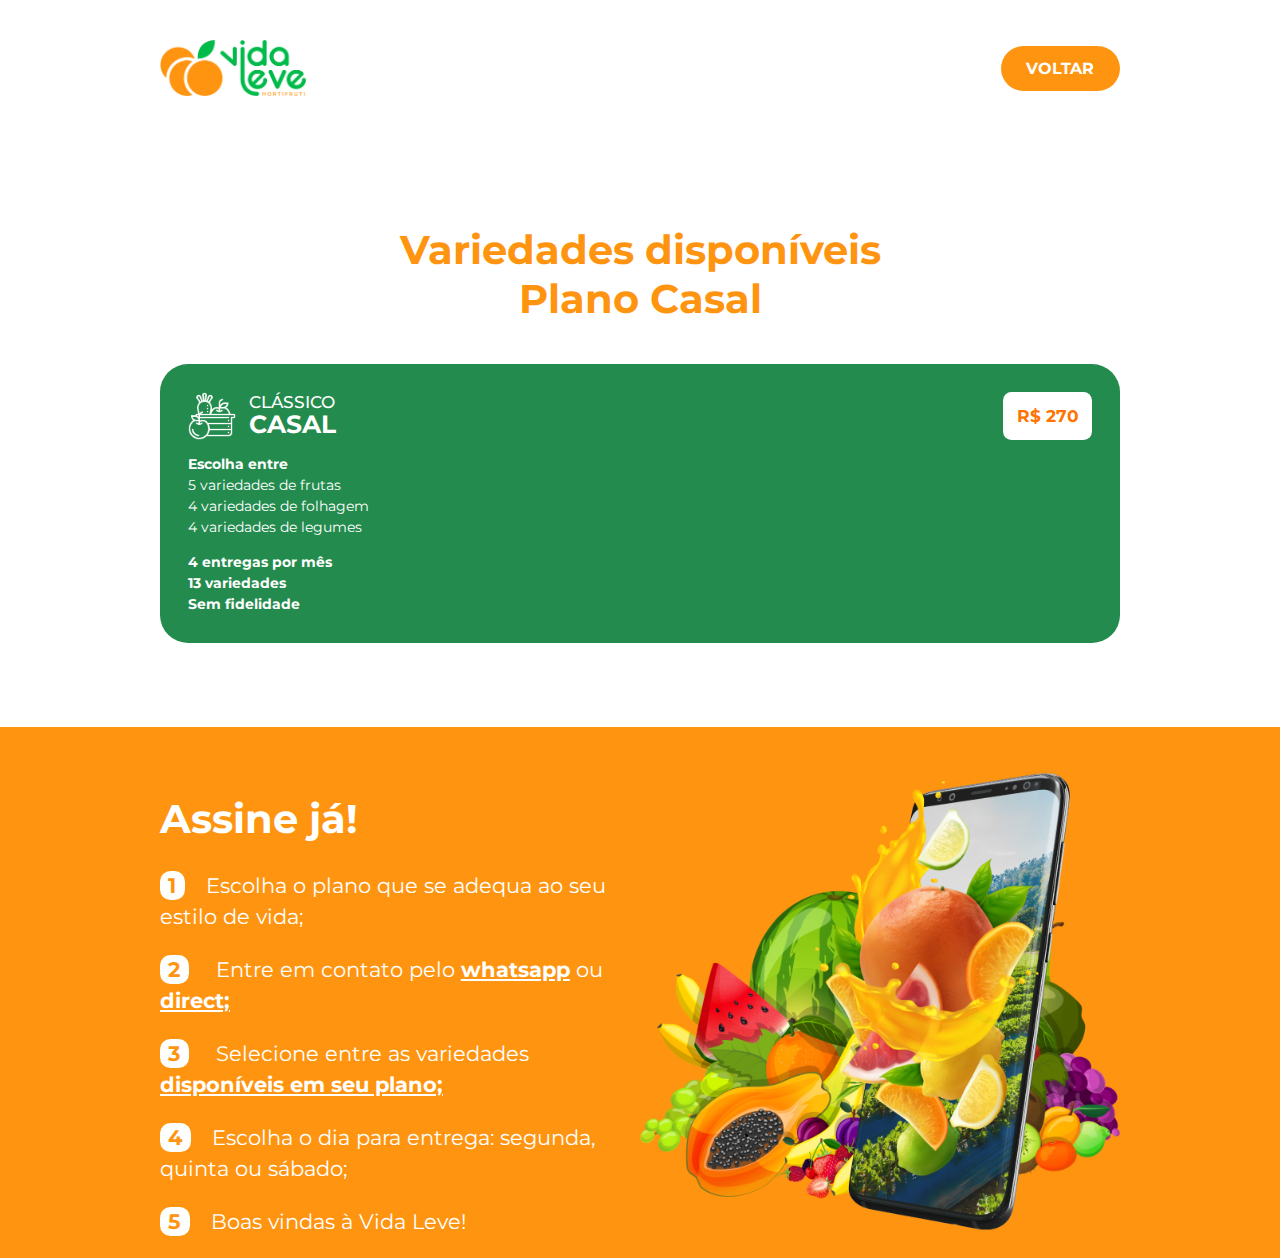
==== planos/casal-classico.html @ dedd965c "Colors gradient and new plans" ====
<!DOCTYPE html>
<html lang="pt-br">
  <head>
    <meta charset="UTF-8" />
    <meta http-equiv="X-UA-Compatible" content="IE=edge" />
    <meta name="viewport" content="width=device-width, initial-scale=1.0" />
    <title>Planos Casal</title>

    <link rel="stylesheet" href="../styles.css" />
    <link rel="preconnect" href="https://fonts.gstatic.com" />
    <link
      href="https://fonts.googleapis.com/css2?family=Montserrat:wght@400;700&family=Open+Sans&display=swap"
      rel="stylesheet"
    />
  </head>
  <body>
    <header>
      <img src="../img/logo.png" alt="logo" class="logo" />
      <nav>
        <ul>
          <li><a href="../index.html">VOLTAR</a></li>
        </ul>
      </nav>
    </header>
    <section class="container inicio" id="pacotes">
      <h1 style="text-align: center; margin-bottom: 0.5em">
        Variedades disponíveis<br />Plano Casal
      </h1>
      <div class="split" style="margin-top: 0">
        <div class="card-classic color-primary-semi">
          <div class="card-header">
            <div class="plan-name">
              <img class="plan-logo" src="../img/casal.png" />
              <h2>CLÁSSICO<br /><strong>CASAL</strong></h2>
            </div>
            <span>R$ 270</span>
          </div>
          <ul>
            <strong>Escolha entre</strong>
            <li>5 variedades de frutas</li>
            <li>4 variedades de folhagem</li>
            <li>4 variedades de legumes</li>
          </ul>
          <div class="card-footer">
            <ul>
              <li><strong>4 entregas por mês</strong></li>
              <li><strong>13 variedades</strong></li>
              <li><strong>Sem fidelidade</strong></li>
            </ul>
          </div>
        </div>
      </div>
    </section>
    <section id="clube">
      <div class="container">
        <div class="split">
          <div>
            <h1>Assine já!</h1>
            <ol>
              <li>Escolha o plano que se adequa ao seu estilo de vida;</li>
              <li>
                Entre em contato pelo
                <a href="https://wa.me/5585981095717">whatsapp</a> ou
                <a href="https://www.instagram.com/vidaleve.hortifruti/"
                  >direct;</a
                >
              </li>
              <li>
                Selecione entre as variedades
                <a href="#pacotes">disponíveis em seu plano;</a>
              </li>
              <li>Escolha o dia para entrega: segunda, quinta ou sábado;</li>
              <li>Boas vindas à Vida Leve!</li>
            </ol>
          </div>
          <img class="imgcta" src="../img/cta3.png" alt="cellphone" />
        </div>
      </div>
    </section>
  </body>
</html>
---- styles.css ----
:root {
  --primary: #00ba4a;
  --primary-semi: #238b4d;
  --primary-dark: #007931;
  --secondary: #ff9410;
  --secondary-dark: #ff7300;
  --tertiary: #942670;
  --tertiary-semi: #6f315b;
  --tertiary-dark: #600c45;
}

.color-primary {
  background-color: var(--primary);
}

.color-primary-dark {
  background-color: var(--primary-dark);
}

.color-primary-semi {
  background-color: var(--primary-semi);
}

.color-tertiary {
  background-color: var(--tertiary);
}

.color-tertiary-semi {
  background-color: var(--tertiary-semi);
}

.color-tertiary-dark {
  background-color: var(--tertiary-dark);
}

.container {
  max-width: 960px;
  width: 80%;
  margin: 0 auto;
}

section {
  margin-top: 3em !important;
}

.logo {
  height: 56px;
}

.plan-logo {
  height: 3rem;
  width: auto;
}

.star {
  height: 2rem;
  width: auto;
  content: url("./img/star.png");
}

.split {
  display: flex;
  flex-direction: row;
  gap: 2rem;
}

.split > * {
  flex-basis: 100%;
}

.btn-ctnr {
  display: flex;
  gap: 1em;
  flex-direction: row;
}

@media (max-width: 70em) {
  nav {
    display: none;
  }

  header {
    justify-content: center !important;
  }

  .split {
    text-align: center;
    gap: 0;
  }

  .imgcta {
    display: block;
    align-self: center;
    min-width: 15em;
    order: -1;
    max-width: 25em;
  }

  .btn-ctnr {
    min-width: 12em;
    flex-direction: column;
    align-items: stretch;
  }

  .cta {
    display: flex;
    flex-direction: column;
    align-items: center;
  }

  .split,
  .card-classic,
  .card-header,
  .card-footer {
    flex-direction: column !important;
    align-items: stretch !important;
    gap: 1em;
  }

  .plan-name {
    flex-direction: column !important;
  }

  .expand-btn {
    justify-content: center;
  }

  #clube h1 {
    padding: 0 !important;
    margin-top: 0;
  }

  #clube li::before {
    display: none;
  }

  #clube li {
    background-color: var(--secondary-dark);
    padding: 1em;
    border-radius: 1em;
  }
}

body {
  font-size: 14px;
  margin: 0;
}

header {
  display: flex;
  flex-direction: row;
  justify-content: space-between;
  align-items: center;
  padding: 2rem 10%;
  z-index: 100;
  position: fixed;
  overflow: hidden;
  top: 0;
  left: 0;
  right: 0;
  background-color: white;
  width: 80%;
  margin: 0 auto;
  max-width: 960px;
}

nav ul {
  display: flex;
  flex-direction: row;
  justify-content: space-between;
  list-style: none;
  padding: 0;
  background-color: var(--secondary);
  border-radius: 2rem;
  font-family: "Montserrat", sans-serif;
}

nav ul li {
  padding: 0.8rem 0;
}

nav ul li a {
  padding: 0.8rem 1.6rem;
  color: white;
  font-weight: 700;
  text-align: center;
  text-decoration: none;
  font-size: 1rem;
  border-radius: 2rem;
}

nav ul a:hover {
  background-color: var(--secondary-dark);
}

.inicio {
  margin-top: 25vh !important;
}

h1 {
  font-family: Montserrat, sans-serif;
  font-weight: bold;
  font-size: 2.5rem;
  color: var(--secondary);
}

.cta p {
  margin: -1rem 0 1.5rem 0;
  font-family: Open Sans, sans-serif;
  font-size: 1.2rem;
  color: gray;
}
.imgcta {
  height: auto;
  width: 50%;
}

.cta a {
  background-color: var(--primary);
  color: white;
  border-radius: 2rem;
  padding: 0.8rem;
  text-decoration: none;
  font-family: Montserrat, sans-serif;
  font-weight: bold;
  /* width: 50%; */
}

.cta a:hover {
  background-color: var(--primary-dark);
}

.card-classic {
  border-radius: 2em;
  color: white;
  padding: 2em;
  margin: 1.5em 0 1.5em 0;
  font-family: Montserrat, sans-serif;
  line-height: 1.5em;
}

.card-classic h1,
h2,
h3,
h4,
h5 {
  margin: 0;
  padding: 0;
}

.card-classic h2 {
  font-weight: 500;
  font-size: 1.2em;
  line-height: 1.1;
}

.card-classic h2 strong {
  font-size: 1.5em;
}

.card-classic ul {
  margin: 0;
  padding: 0;
}

.card-classic li {
  list-style: none;
}

.card-classic span {
  font-weight: bold;
  background-color: white;
  color: var(--secondary-dark);
  padding: 0.8em;
  font-size: 1.2em;
  border-radius: 0.5em;
}

.card-header {
  margin: 0 0 1em 0;
  display: flex;
  flex-direction: row;
  align-items: center;
  justify-content: space-between;
}

.plan-name {
  display: flex;
  flex-direction: row;
  align-items: center;
  gap: 0.8rem;
}

.card-footer {
  margin: 1em 0 0 0;
  display: flex;
  flex-direction: row;
  align-items: flex-end;
  justify-content: space-between;
}

.expand-btn {
  background-color: white;
  padding: 0.5em;
  border-radius: 0.5em;
  display: flex;
  align-items: center;
}

.expand-btn a {
  margin: 0 0 0 0.2em;
  font-family: Montserrat, sans-serif;
  font-size: 1em;
  color: var(--secondary-dark);
  text-decoration: none;
}

#clube {
  background-color: var(--secondary);
  font-family: Montserrat, sans-serif;
  font-size: 1.5em;
  color: white;
  /* padding: 1em 0 1em 0; */
}

#clube h1 {
  padding: 1em 0 0 0;
  font-family: Montserrat, sans-serif;
  font-size: 2.5rem;
  color: white;
}

#clube ol {
  list-style-type: none;
  padding: 0;
}

#clube li {
  line-height: 1.5em;
  margin: 0 0 1em 0;
  counter-increment: step-counter;
}

#clube li::before {
  content: counter(step-counter);
  font-family: Montserrat, sans-serif;
  margin-right: 1em;
  font-size: 1em;
  background-color: white;
  color: var(--secondary);
  font-weight: bold;
  padding: 0.1em 0.4em;
  border-radius: 0.5em;
}

#clube a {
  color: white;
  font-weight: bold;
}
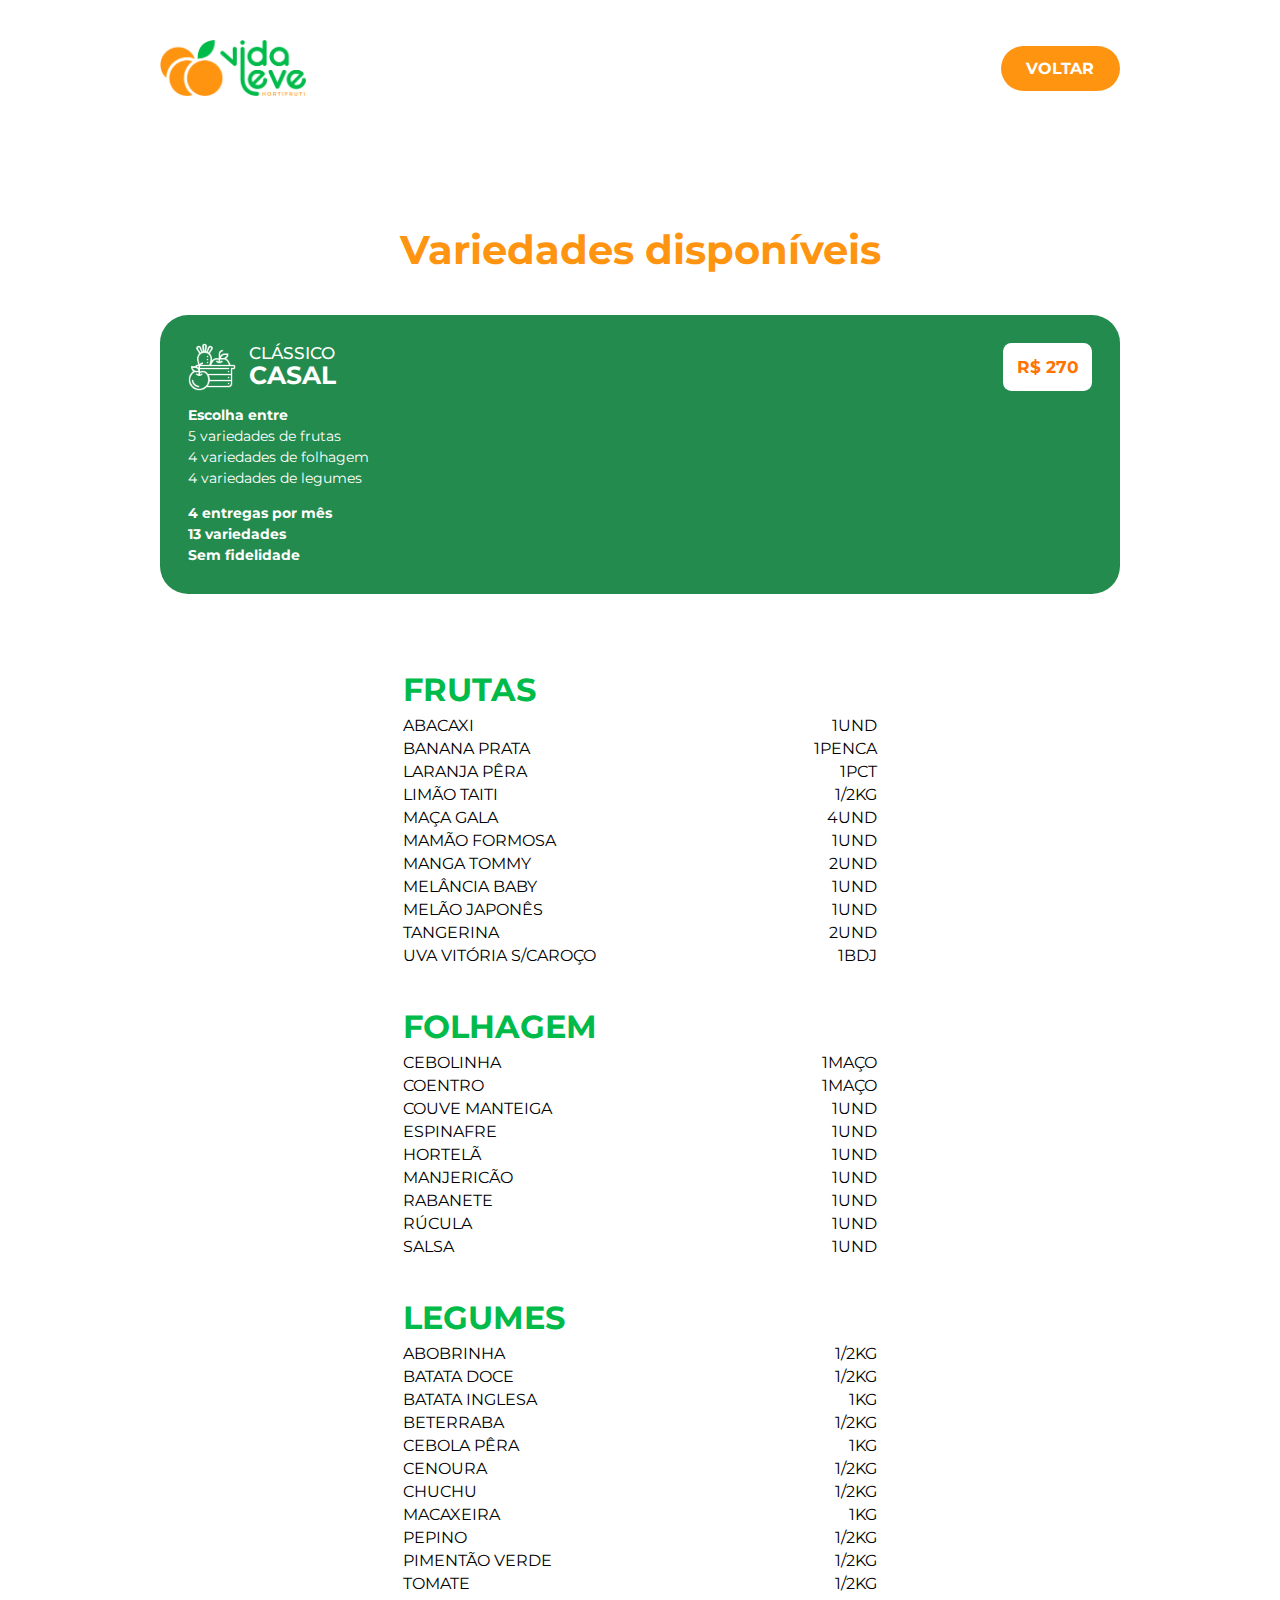
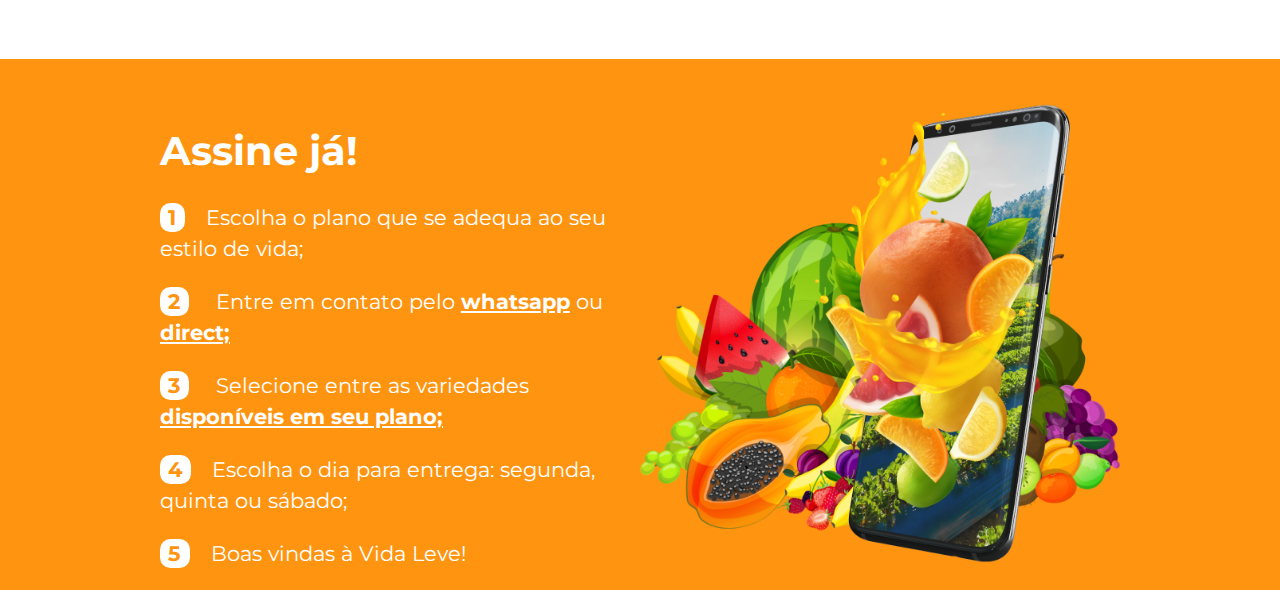
==== commit 7033e83b: "Last Revisions" ====
--- a/planos/casal-classico.html
+++ b/planos/casal-classico.html
@@ -24,7 +24,7 @@
     </header>
     <section class="container inicio" id="pacotes">
       <h1 style="text-align: center; margin-bottom: 0.5em">
-        Variedades disponíveis<br />Plano Casal
+        Variedades disponíveis
       </h1>
       <div class="split" style="margin-top: 0">
         <div class="card-classic color-primary-semi">
@@ -50,6 +50,159 @@
           </div>
         </div>
       </div>
+    </section>
+    <section class="container plan-table">
+      <table>
+        <thead>
+          <tr>
+            <th>FRUTAS</th>
+          </tr>
+        </thead>
+        <tbody>
+          <tr>
+            <td>ABACAXI</td>
+            <td>1UND</td>
+          </tr>
+          <tr>
+            <td>BANANA PRATA</td>
+            <td>1PENCA</td>
+          </tr>
+          <tr>
+            <td>LARANJA PÊRA</td>
+            <td>1PCT</td>
+          </tr>
+          <tr>
+            <td>LIMÃO TAITI</td>
+            <td>1/2KG</td>
+          </tr>
+          <tr>
+            <td>MAÇA GALA</td>
+            <td>4UND</td>
+          </tr>
+          <tr>
+            <td>MAMÃO FORMOSA</td>
+            <td>1UND</td>
+          </tr>
+          <tr>
+            <td>MANGA TOMMY</td>
+            <td>2UND</td>
+          </tr>
+          <tr>
+            <td>MELÂNCIA BABY</td>
+            <td>1UND</td>
+          </tr>
+          <tr>
+            <td>MELÃO JAPONÊS</td>
+            <td>1UND</td>
+          </tr>
+          <tr>
+            <td>TANGERINA</td>
+            <td>2UND</td>
+          </tr>
+          <tr>
+            <td>UVA VITÓRIA S/CAROÇO</td>
+            <td>1BDJ</td>
+          </tr>
+        </tbody>
+      </table>
+      <table>
+        <thead>
+          <tr>
+            <th>FOLHAGEM</th>
+          </tr>
+        </thead>
+        <tbody>
+          <tr>
+            <td>CEBOLINHA</td>
+            <td>1MAÇO</td>
+          </tr>
+          <tr>
+            <td>COENTRO</td>
+            <td>1MAÇO</td>
+          </tr>
+          <tr>
+            <td>COUVE MANTEIGA</td>
+            <td>1UND</td>
+          </tr>
+          <tr>
+            <td>ESPINAFRE</td>
+            <td>1UND</td>
+          </tr>
+          <tr>
+            <td>HORTELÃ</td>
+            <td>1UND</td>
+          </tr>
+          <tr>
+            <td>MANJERICÃO</td>
+            <td>1UND</td>
+          </tr>
+          <tr>
+            <td>RABANETE</td>
+            <td>1UND</td>
+          </tr>
+          <tr>
+            <td>RÚCULA</td>
+            <td>1UND</td>
+          </tr>
+          <tr>
+            <td>SALSA</td>
+            <td>1UND</td>
+          </tr>
+        </tbody>
+      </table>
+      <table>
+        <thead>
+          <tr>
+            <th>LEGUMES</th>
+          </tr>
+        </thead>
+        <tbody>
+          <tr>
+            <td>ABOBRINHA</td>
+            <td>1/2KG</td>
+          </tr>
+          <tr>
+            <td>BATATA DOCE</td>
+            <td>1/2KG</td>
+          </tr>
+          <tr>
+            <td>BATATA INGLESA</td>
+            <td>1KG</td>
+          </tr>
+          <tr>
+            <td>BETERRABA</td>
+            <td>1/2KG</td>
+          </tr>
+          <tr>
+            <td>CEBOLA PÊRA</td>
+            <td>1KG</td>
+          </tr>
+          <tr>
+            <td>CENOURA</td>
+            <td>1/2KG</td>
+          </tr>
+          <tr>
+            <td>CHUCHU</td>
+            <td>1/2KG</td>
+          </tr>
+          <tr>
+            <td>MACAXEIRA</td>
+            <td>1KG</td>
+          </tr>
+          <tr>
+            <td>PEPINO</td>
+            <td>1/2KG</td>
+          </tr>
+          <tr>
+            <td>PIMENTÃO VERDE</td>
+            <td>1/2KG</td>
+          </tr>
+          <tr>
+            <td>TOMATE</td>
+            <td>1/2KG</td>
+          </tr>
+        </tbody>
+      </table>
     </section>
     <section id="clube">
       <div class="container">
--- a/styles.css
+++ b/styles.css
@@ -33,6 +33,10 @@
   background-color: var(--tertiary-dark);
 }
 
+.purple {
+  color: var(--tertiary);
+}
+
 .container {
   max-width: 960px;
   width: 80%;
@@ -138,6 +142,10 @@
     background-color: var(--secondary-dark);
     padding: 1em;
     border-radius: 1em;
+  }
+
+  .plan-table table {
+    width: 100% !important;
   }
 }
 
@@ -357,3 +365,35 @@
   color: white;
   font-weight: bold;
 }
+
+.plan-table {
+  font-size: 1rem;
+  font-family: Montserrat, sans-serif;
+  display: flex;
+  flex-direction: column;
+  gap: 2rem;
+  align-items: center;
+}
+
+.plan-table table {
+  margin: 0;
+  padding: 0;
+  width: 50%;
+}
+
+.plan-table thead {
+  height: 3rem;
+  font-weight: bold;
+  color: var(--primary);
+  font-size: 2em;
+  text-align: left;
+}
+
+.plan-table tbody tr {
+  text-align: left;
+}
+
+.plan-table tbody tr td + td {
+  text-align: right;
+  width: 5rem;
+}
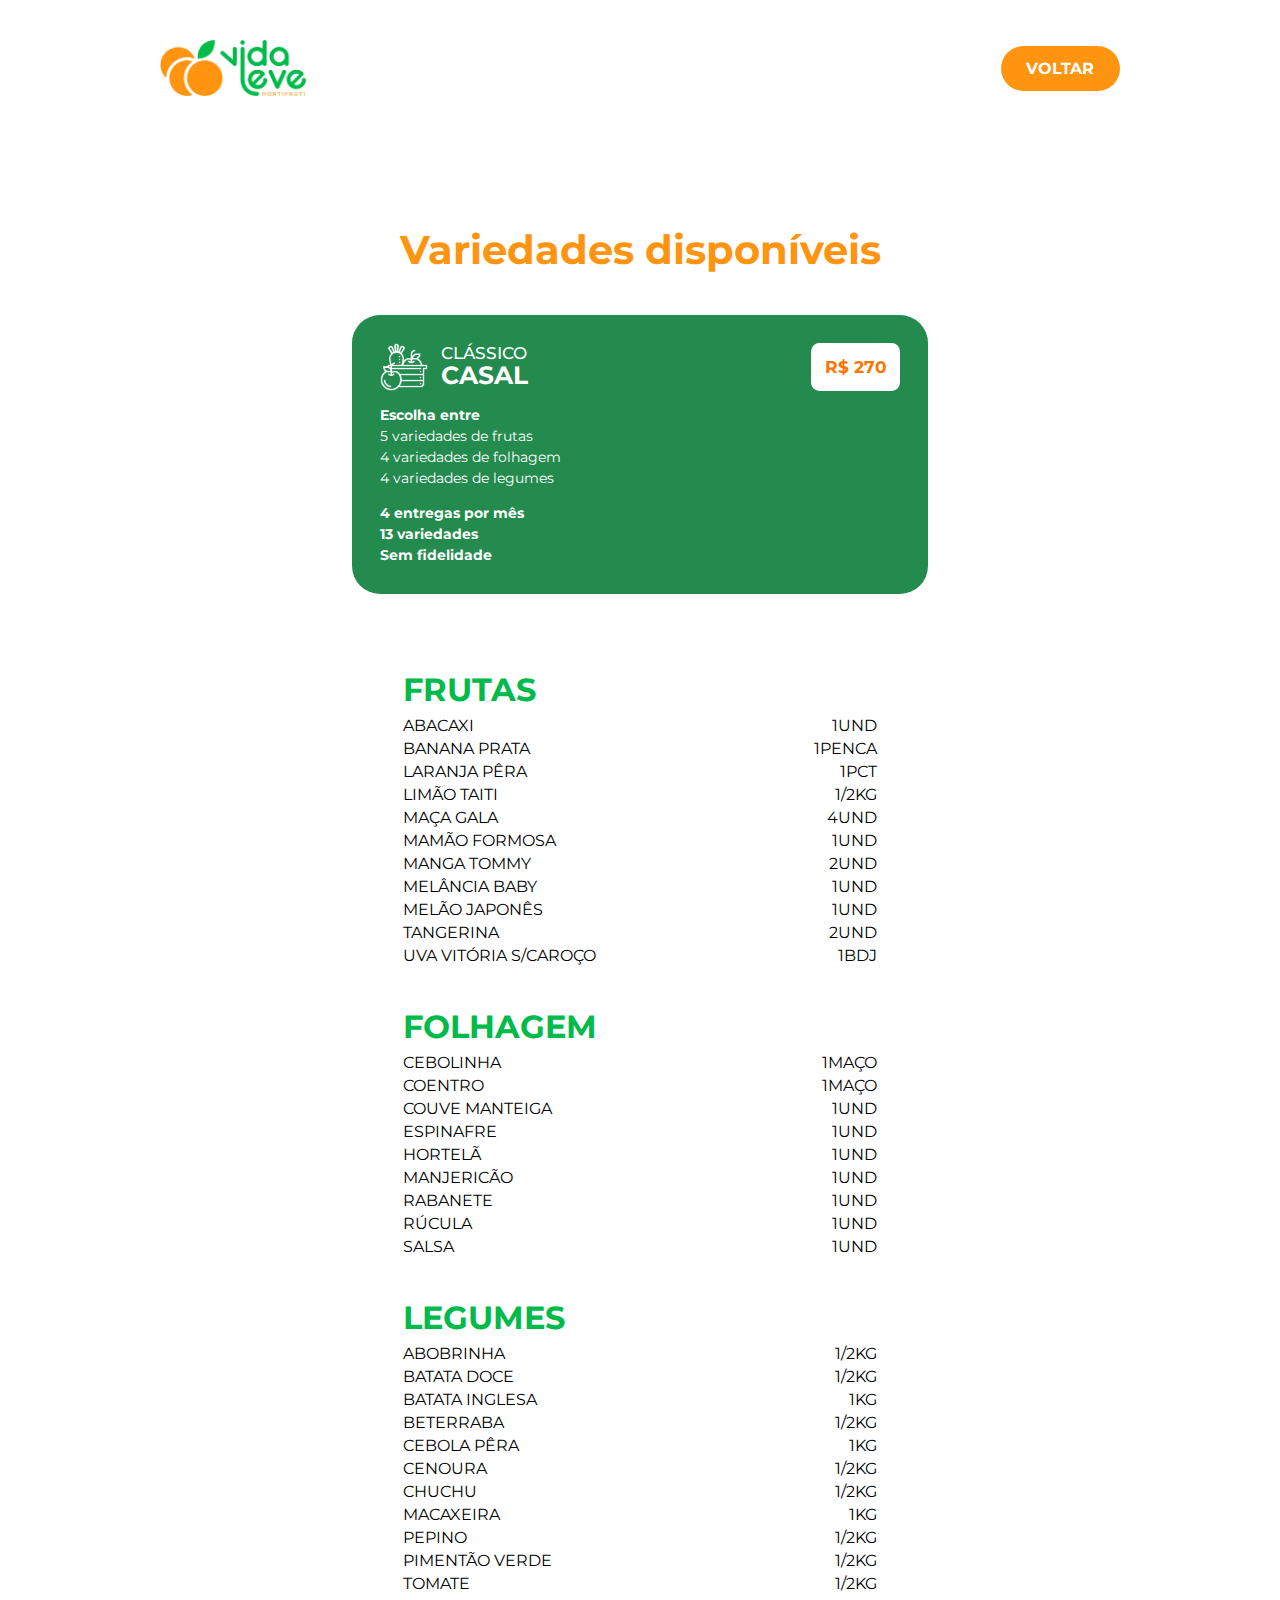
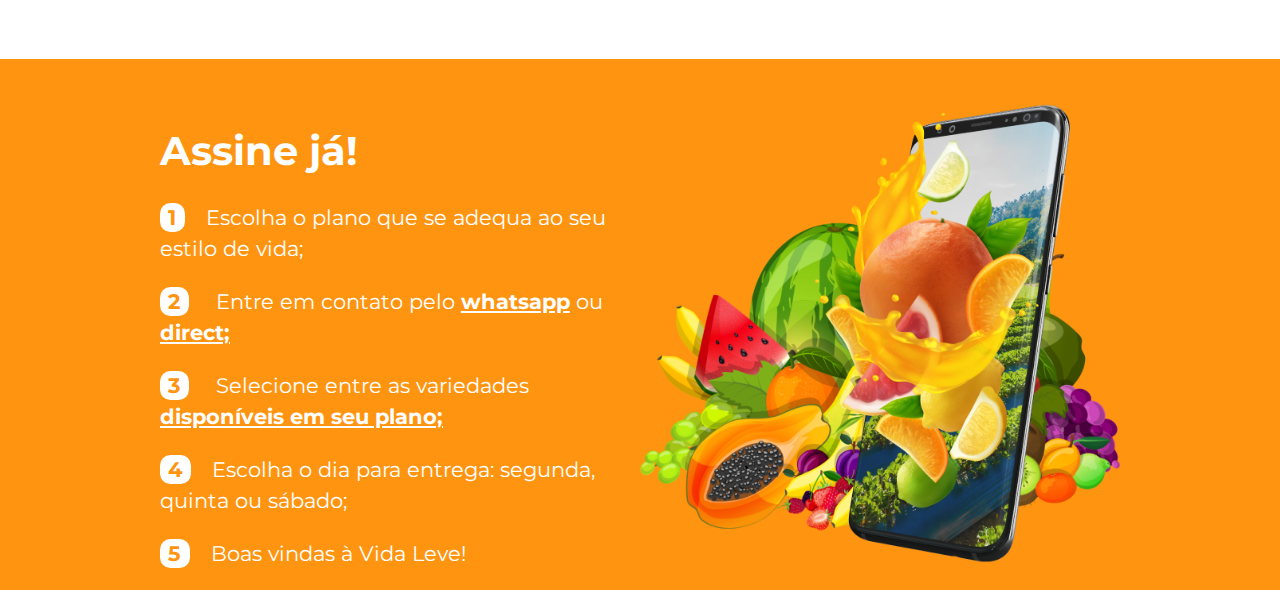
==== commit 06342cfc: "Minor Adjustments" ====
--- a/planos/casal-classico.html
+++ b/planos/casal-classico.html
@@ -26,7 +26,7 @@
       <h1 style="text-align: center; margin-bottom: 0.5em">
         Variedades disponíveis
       </h1>
-      <div class="split" style="margin-top: 0">
+      <div class="only-card" style="margin-top: 0">
         <div class="card-classic color-primary-semi">
           <div class="card-header">
             <div class="plan-name">
--- a/styles.css
+++ b/styles.css
@@ -43,6 +43,15 @@
   margin: 0 auto;
 }
 
+.only-card {
+  display: flex;
+  flex-direction: column;
+  align-items: stretch;
+  justify-content: center;
+  width: 60%;
+  margin: 0 auto;
+}
+
 section {
   margin-top: 3em !important;
 }
@@ -90,6 +99,11 @@
   .split {
     text-align: center;
     gap: 0;
+  }
+
+  .only-card {
+    text-align: center;
+    width: auto !important;
   }
 
   .imgcta {
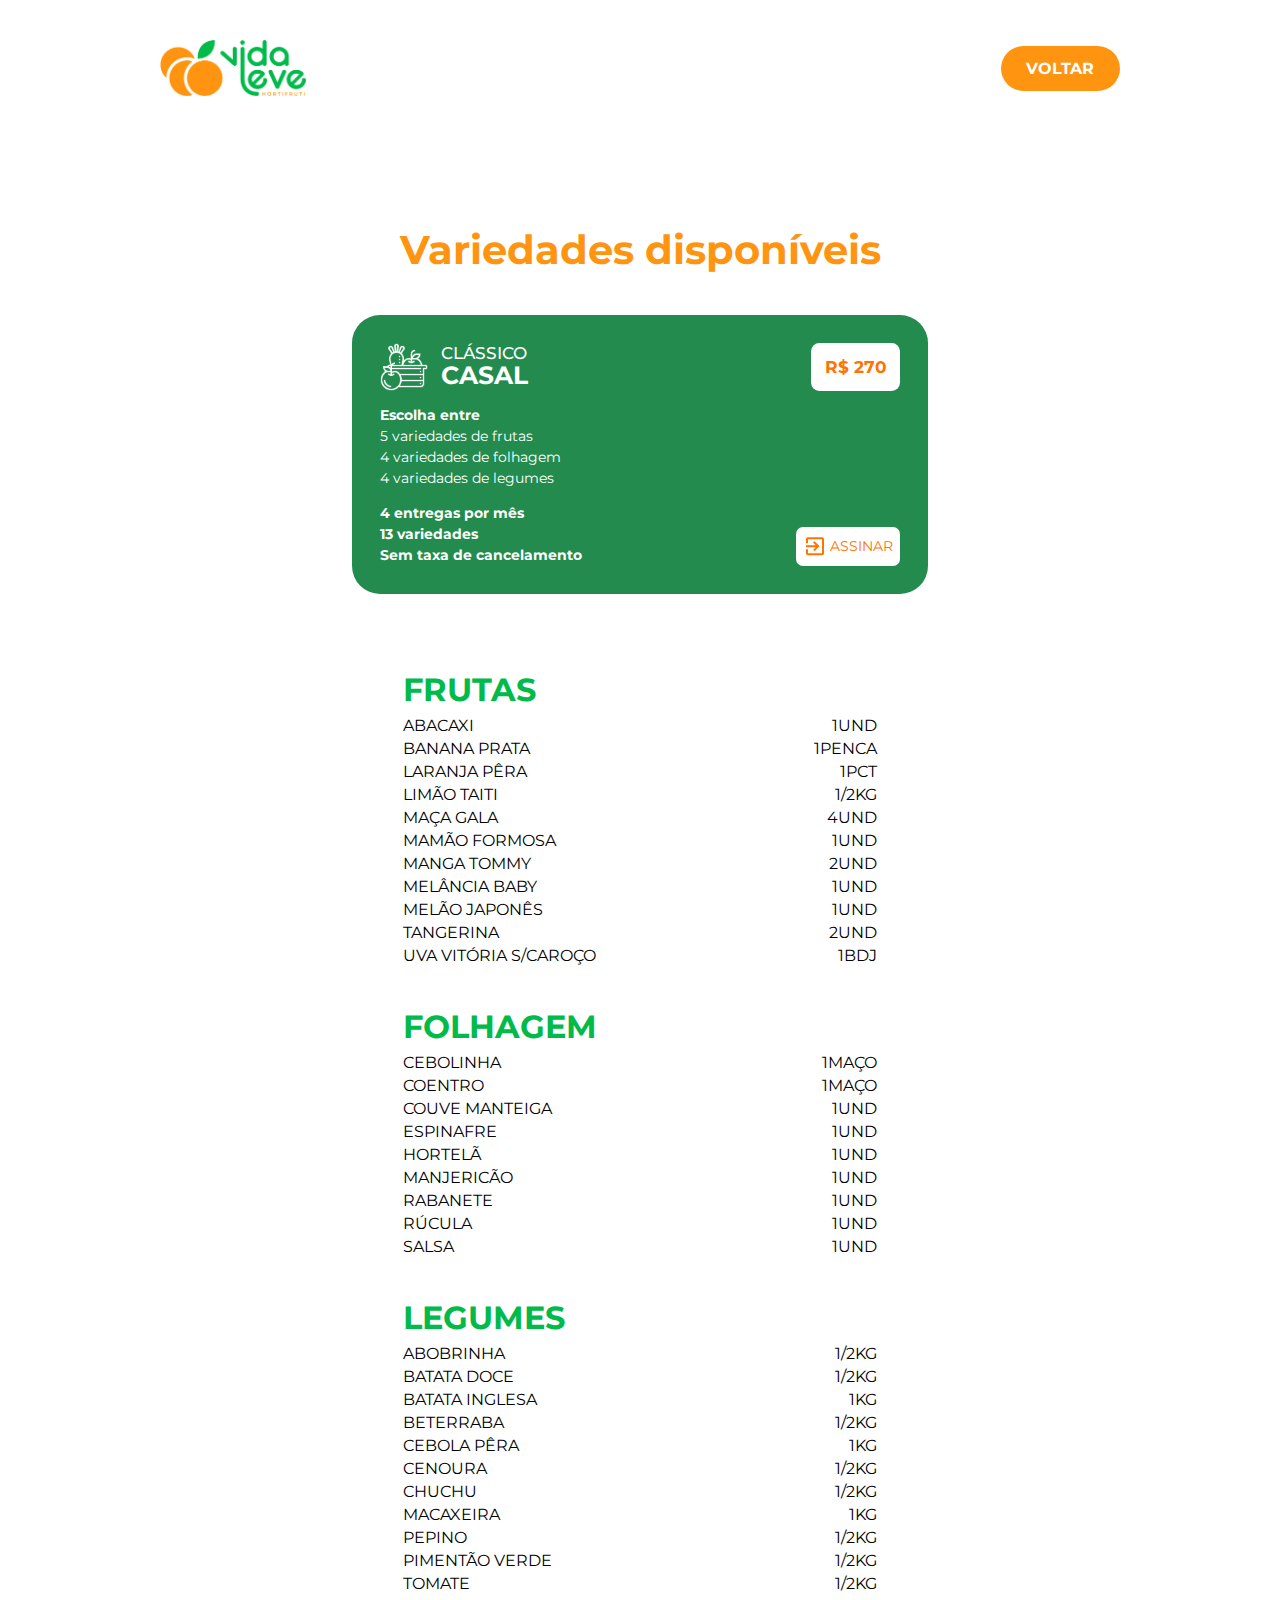
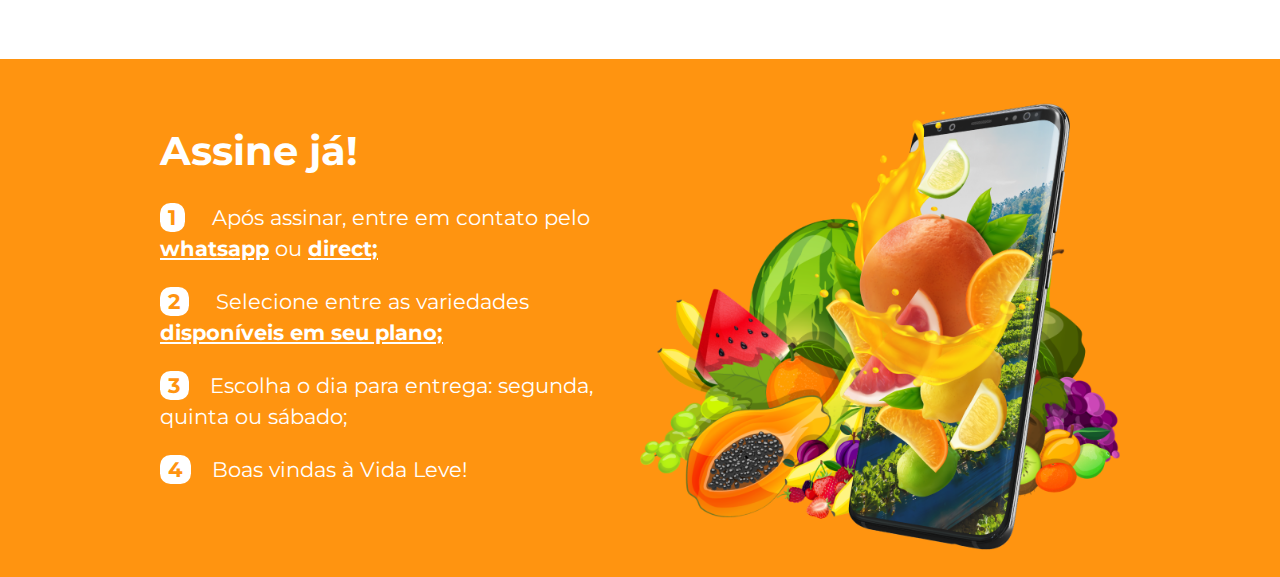
==== commit f30d9e19: "New Changes" ====
--- a/planos/casal-classico.html
+++ b/planos/casal-classico.html
@@ -4,7 +4,7 @@
     <meta charset="UTF-8" />
     <meta http-equiv="X-UA-Compatible" content="IE=edge" />
     <meta name="viewport" content="width=device-width, initial-scale=1.0" />
-    <title>Planos Casal</title>
+    <title>Casal Clássico</title>
 
     <link rel="stylesheet" href="../styles.css" />
     <link rel="preconnect" href="https://fonts.gstatic.com" />
@@ -45,8 +45,12 @@
             <ul>
               <li><strong>4 entregas por mês</strong></li>
               <li><strong>13 variedades</strong></li>
-              <li><strong>Sem fidelidade</strong></li>
+              <li><strong>Sem taxa de cancelamento</strong></li>
             </ul>
+            <div class="expand-btn">
+              <img src="../img/exit.png" alt="abrir modal" />
+              <a href="https://www.asaas.com/c/741085463207">ASSINAR</a>
+            </div>
           </div>
         </div>
       </div>
@@ -210,9 +214,8 @@
           <div>
             <h1>Assine já!</h1>
             <ol>
-              <li>Escolha o plano que se adequa ao seu estilo de vida;</li>
               <li>
-                Entre em contato pelo
+                Após assinar, entre em contato pelo
                 <a href="https://wa.me/5585981095717">whatsapp</a> ou
                 <a href="https://www.instagram.com/vidaleve.hortifruti/"
                   >direct;</a
--- a/styles.css
+++ b/styles.css
@@ -121,6 +121,12 @@
   }
 
   .cta {
+    display: flex;
+    flex-direction: column;
+    align-items: center;
+  }
+
+  .cta-buy {
     display: flex;
     flex-direction: column;
     align-items: center;
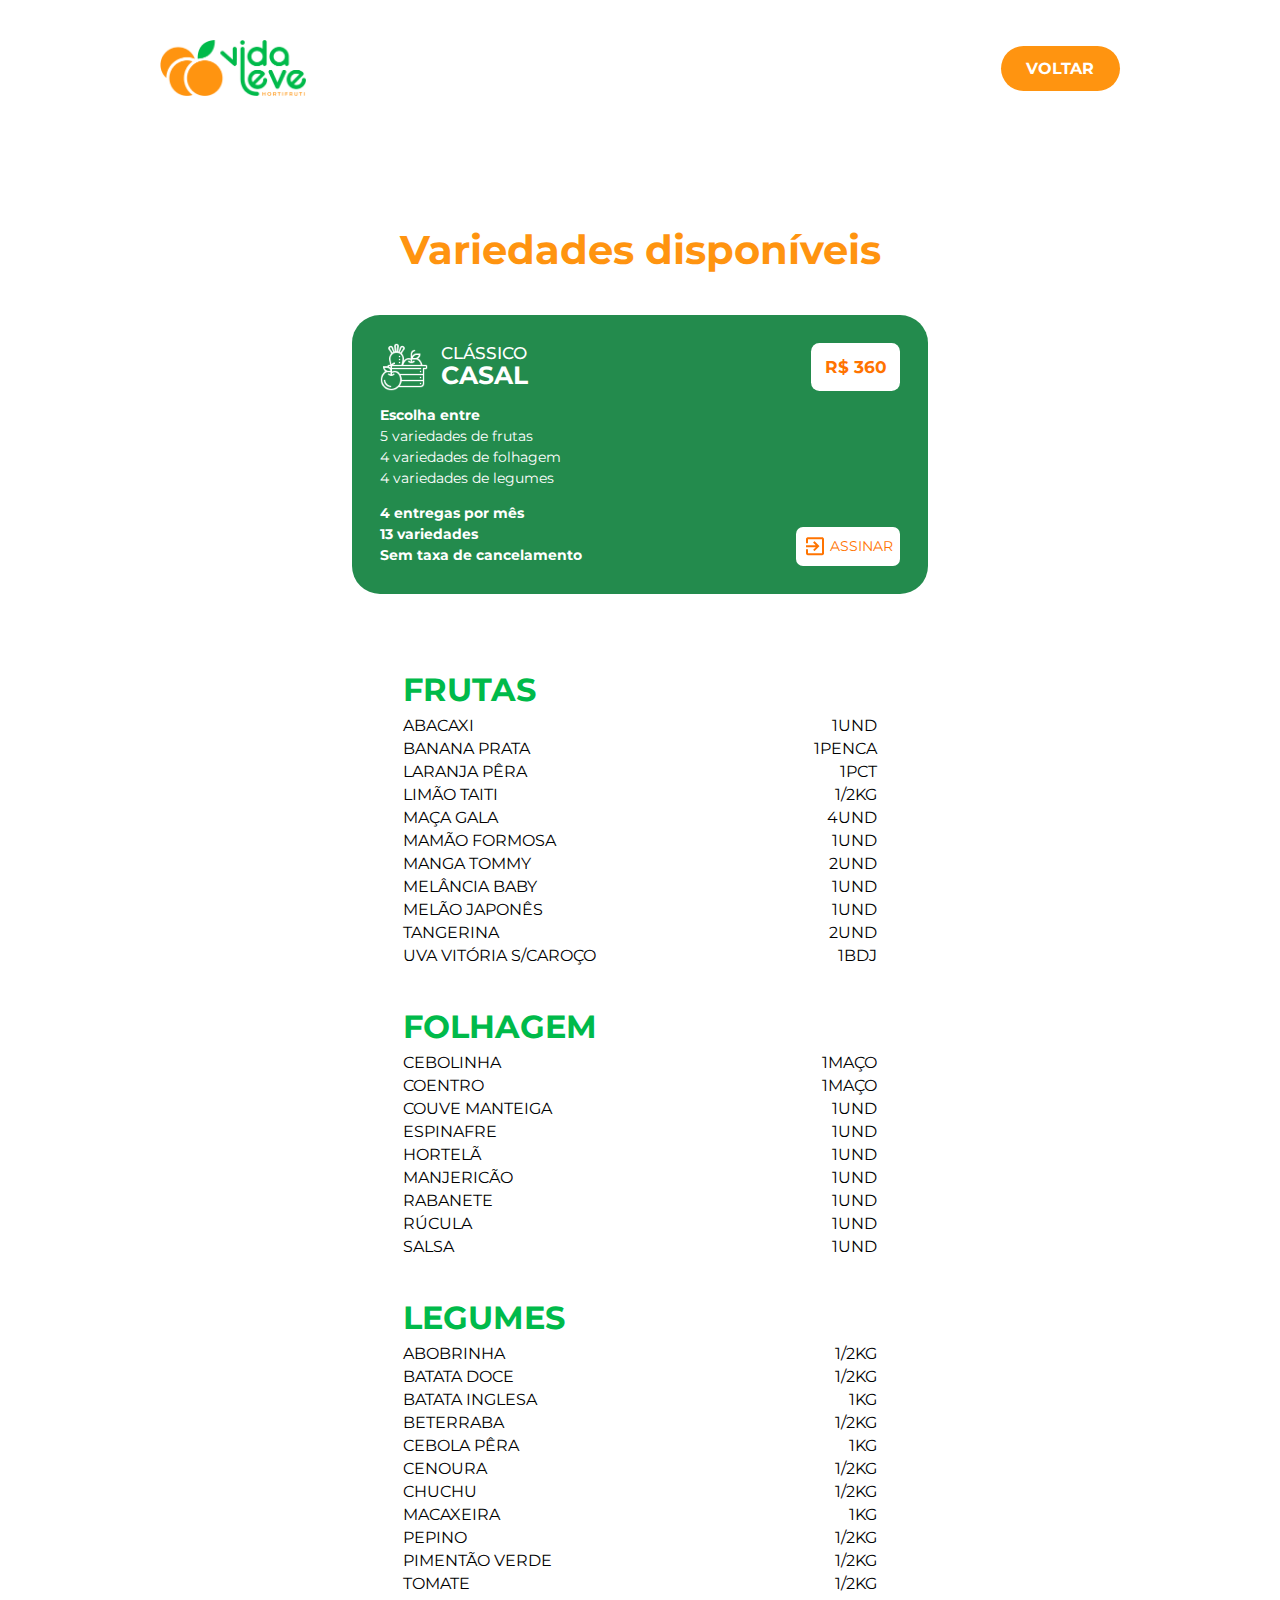
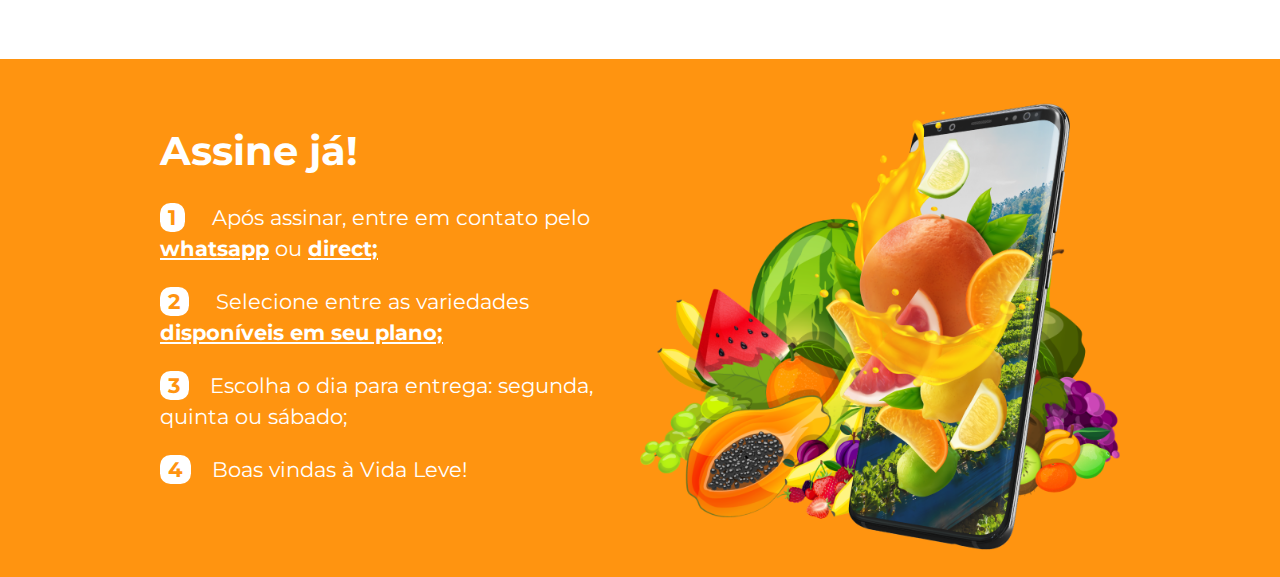
==== commit 5b4f8b25: "new prices" ====
--- a/planos/casal-classico.html
+++ b/planos/casal-classico.html
@@ -33,7 +33,7 @@
               <img class="plan-logo" src="../img/casal.png" />
               <h2>CLÁSSICO<br /><strong>CASAL</strong></h2>
             </div>
-            <span>R$ 270</span>
+            <span>R$ 360</span>
           </div>
           <ul>
             <strong>Escolha entre</strong>
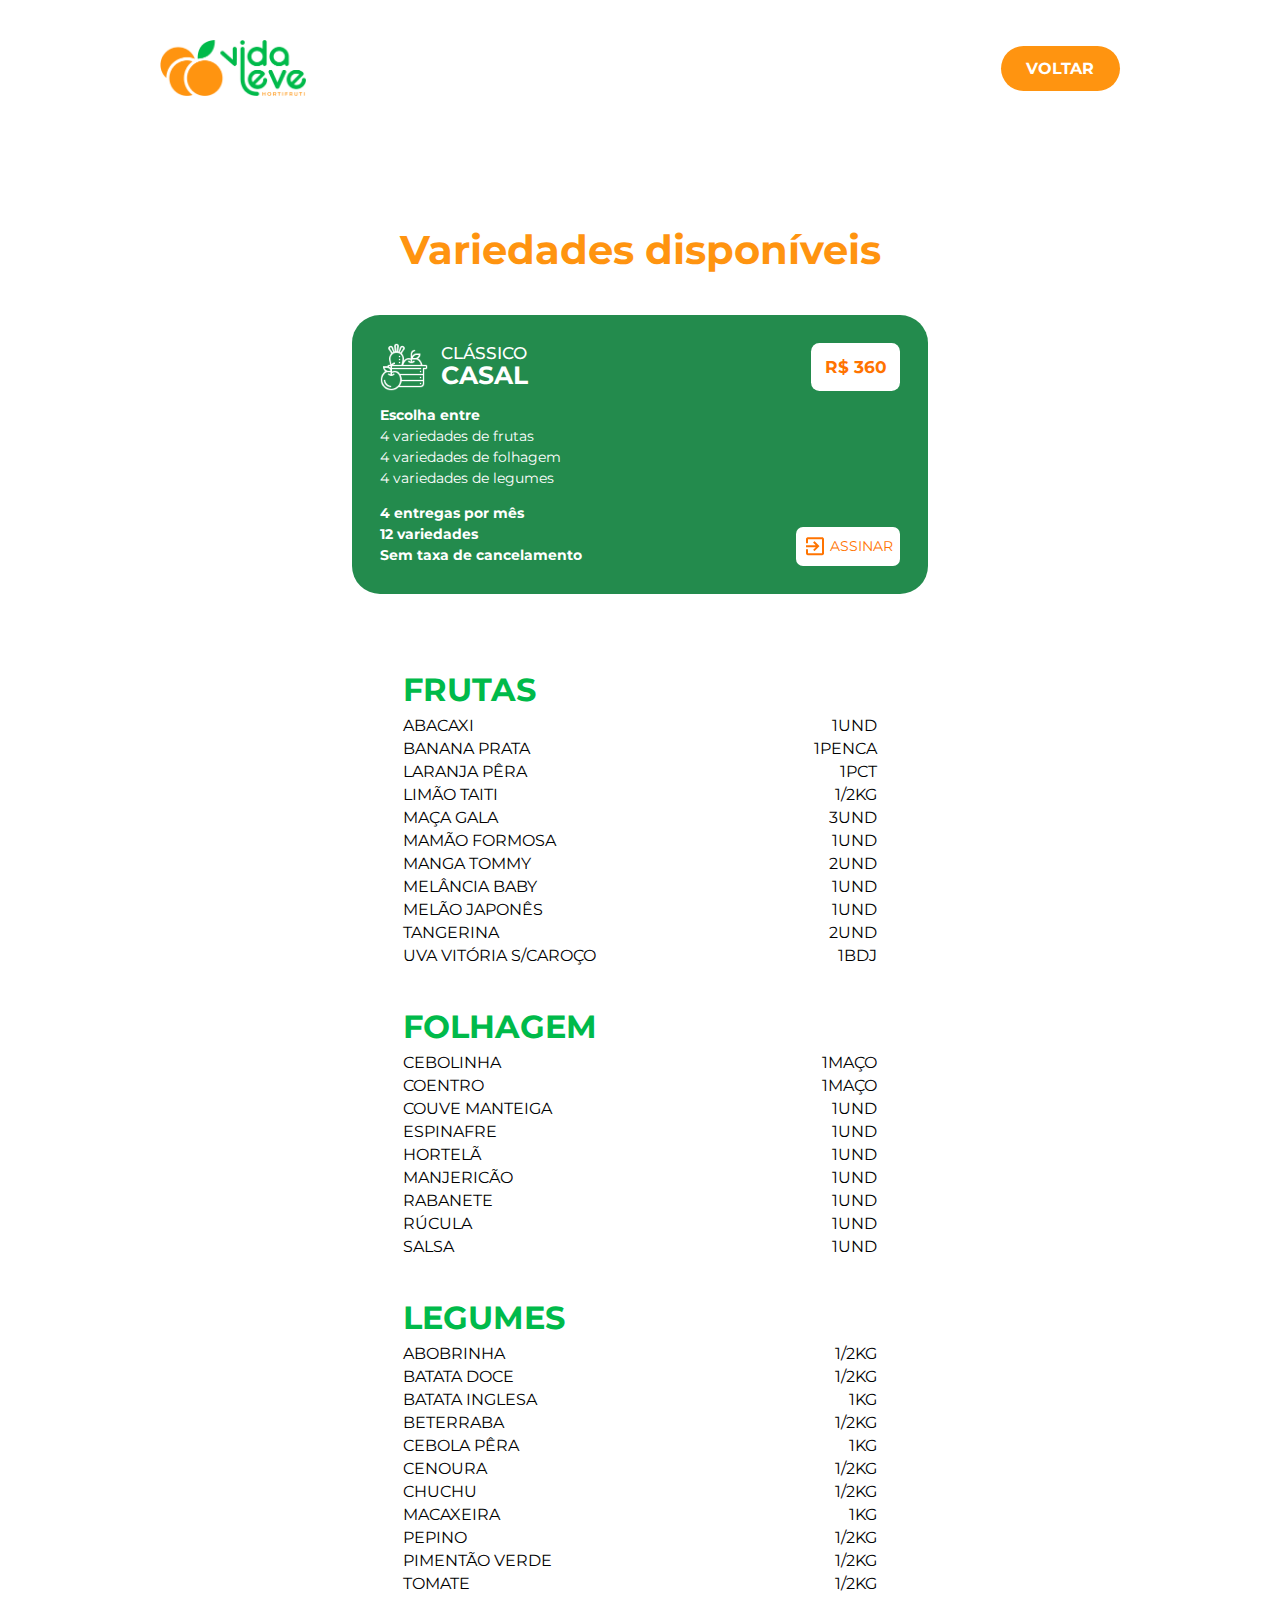
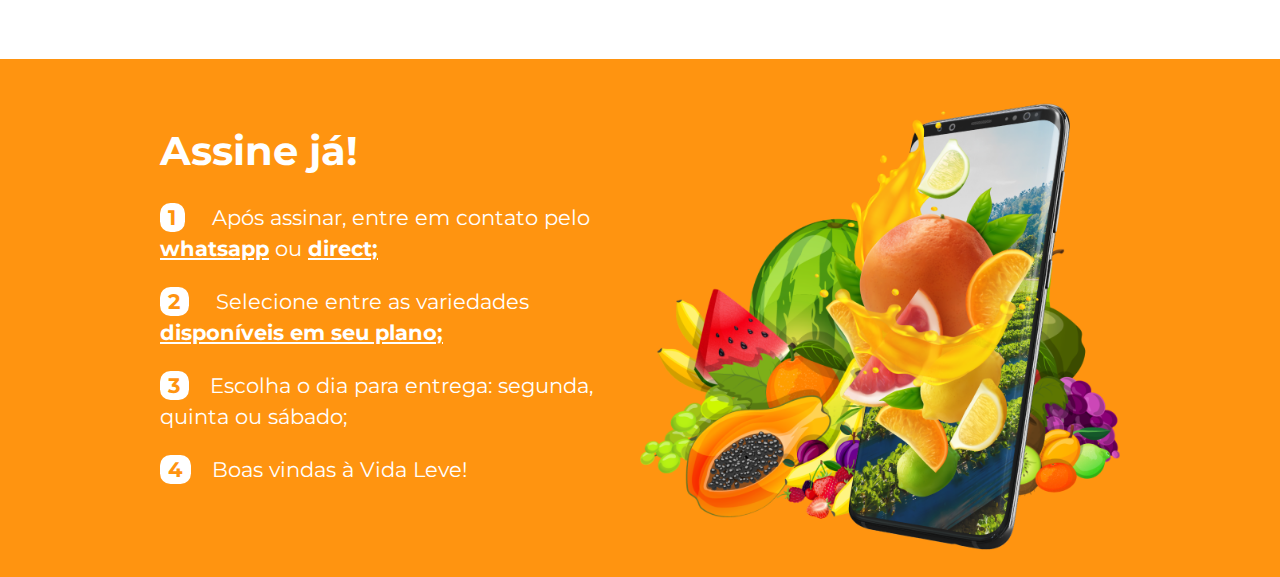
==== commit 2bae87a9: "Change units" ====
--- a/planos/casal-classico.html
+++ b/planos/casal-classico.html
@@ -37,14 +37,14 @@
           </div>
           <ul>
             <strong>Escolha entre</strong>
-            <li>5 variedades de frutas</li>
+            <li>4 variedades de frutas</li>
             <li>4 variedades de folhagem</li>
             <li>4 variedades de legumes</li>
           </ul>
           <div class="card-footer">
             <ul>
               <li><strong>4 entregas por mês</strong></li>
-              <li><strong>13 variedades</strong></li>
+              <li><strong>12 variedades</strong></li>
               <li><strong>Sem taxa de cancelamento</strong></li>
             </ul>
             <div class="expand-btn">
@@ -81,7 +81,7 @@
           </tr>
           <tr>
             <td>MAÇA GALA</td>
-            <td>4UND</td>
+            <td>3UND</td>
           </tr>
           <tr>
             <td>MAMÃO FORMOSA</td>
